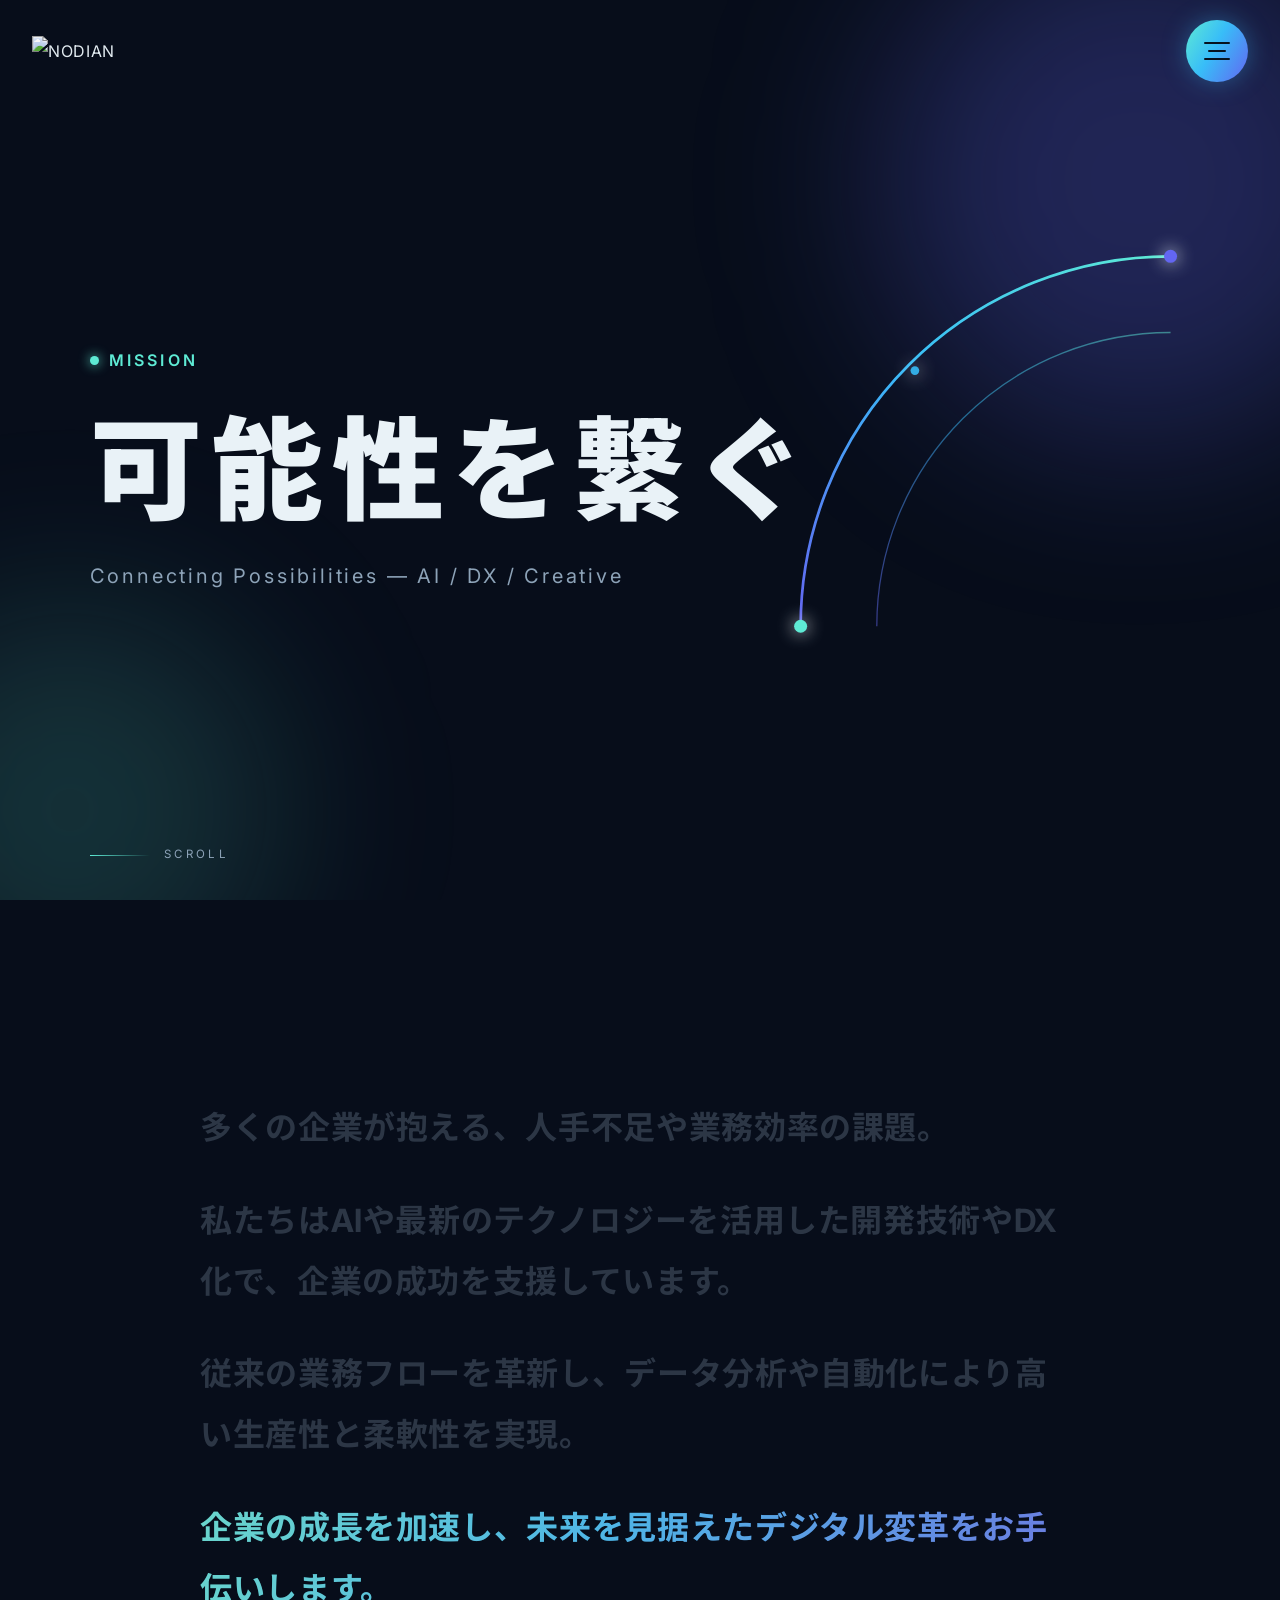
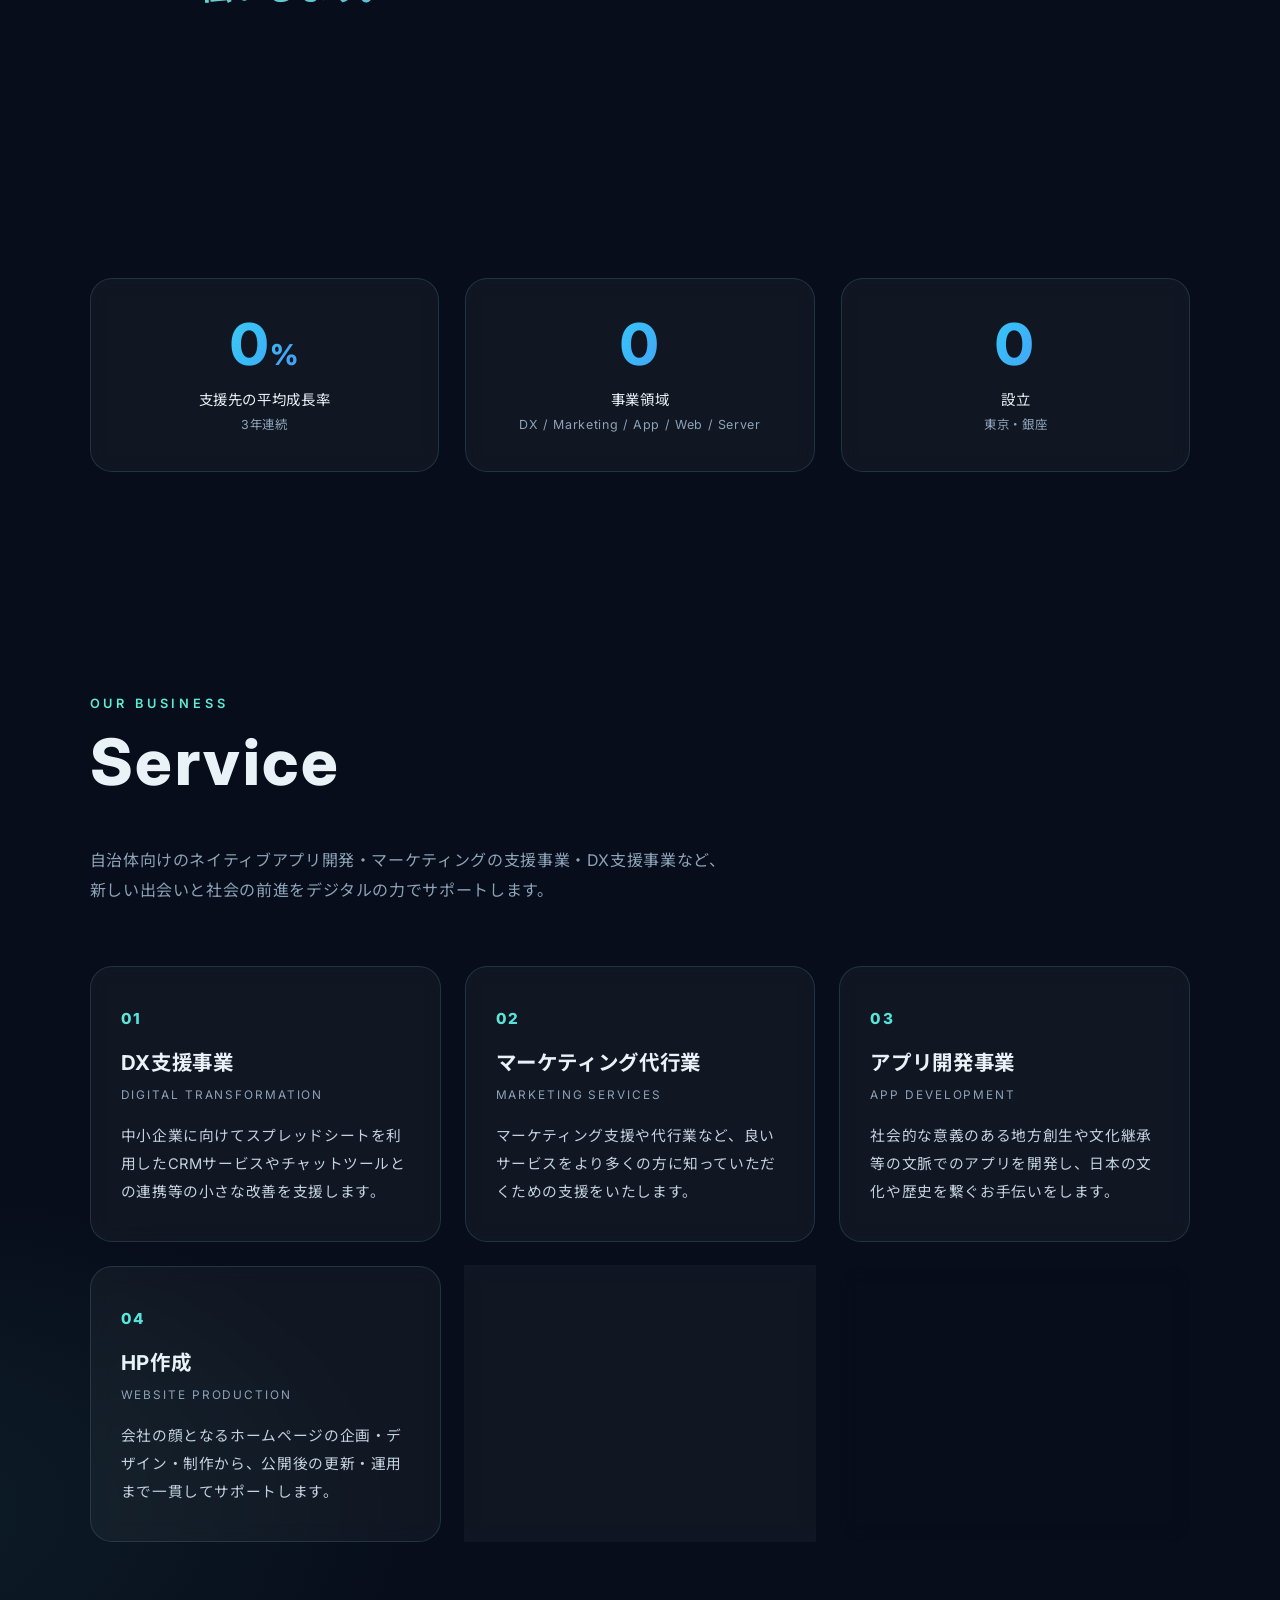
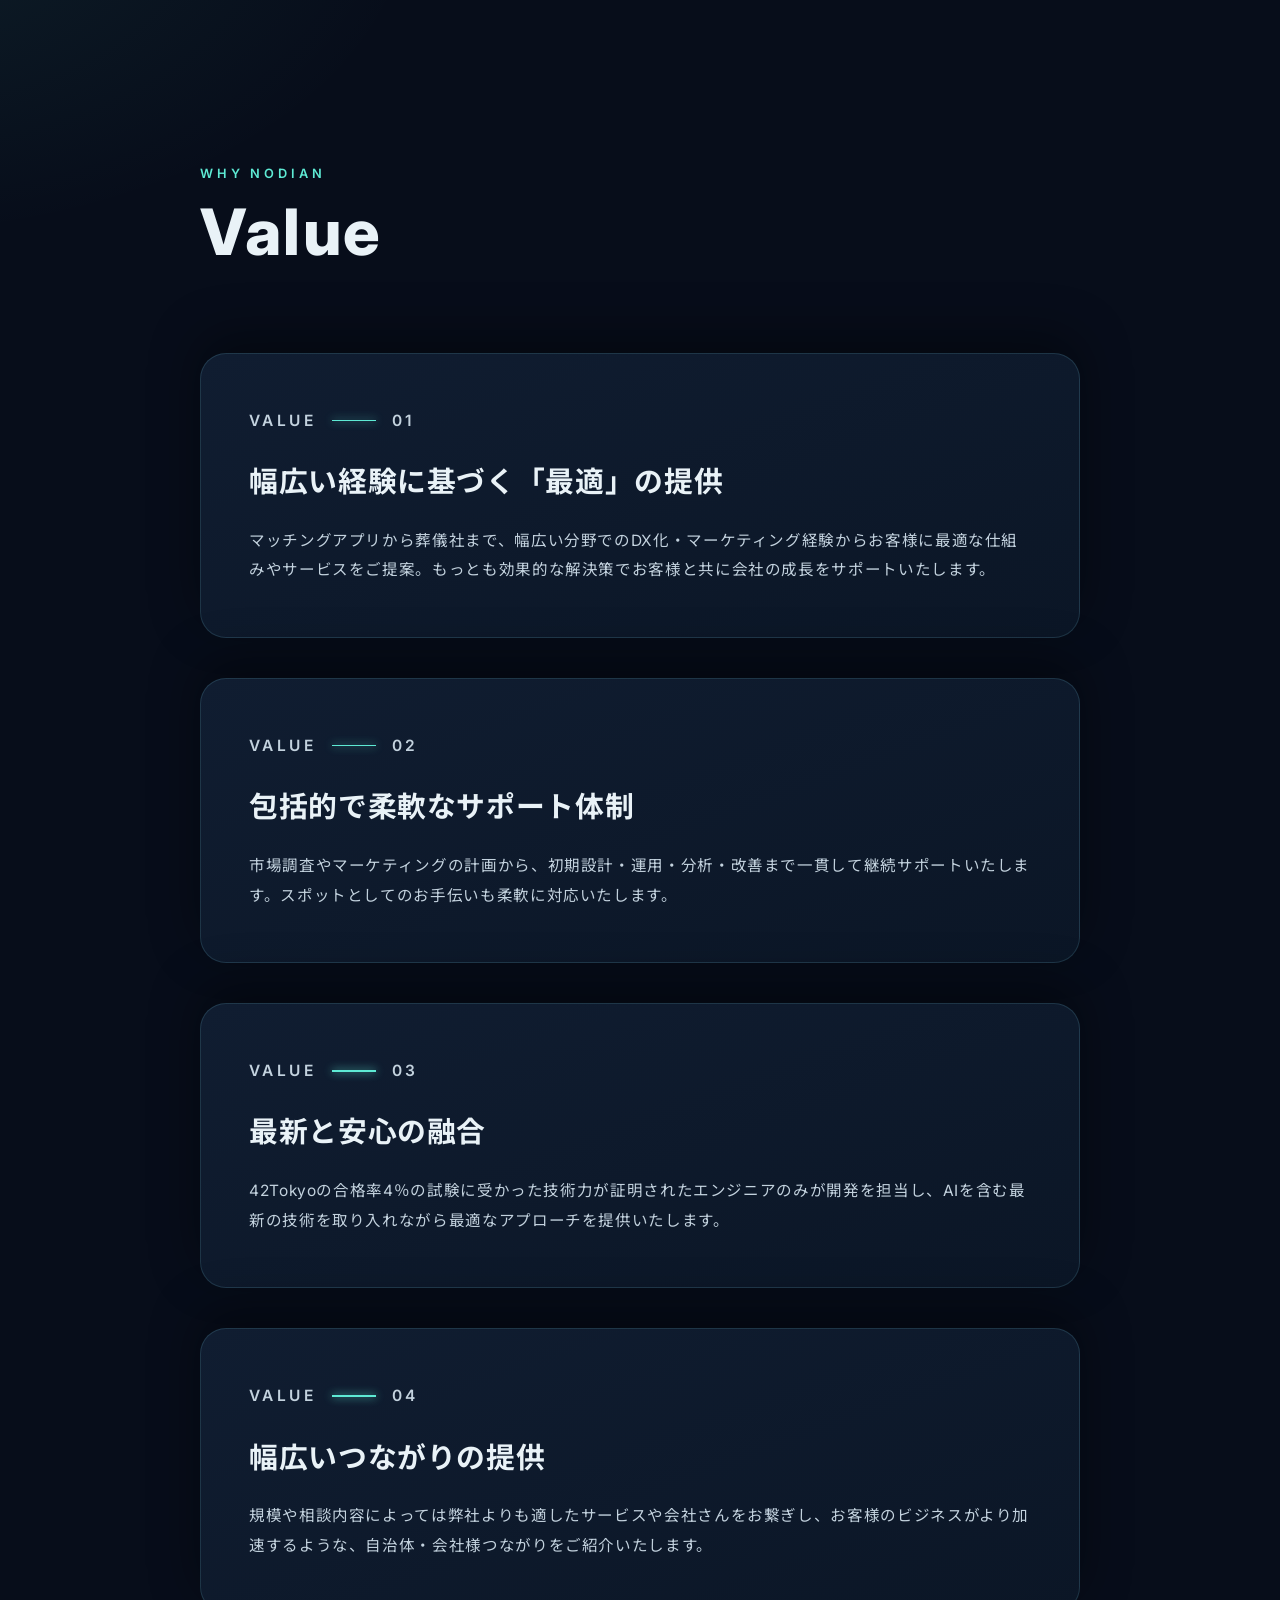
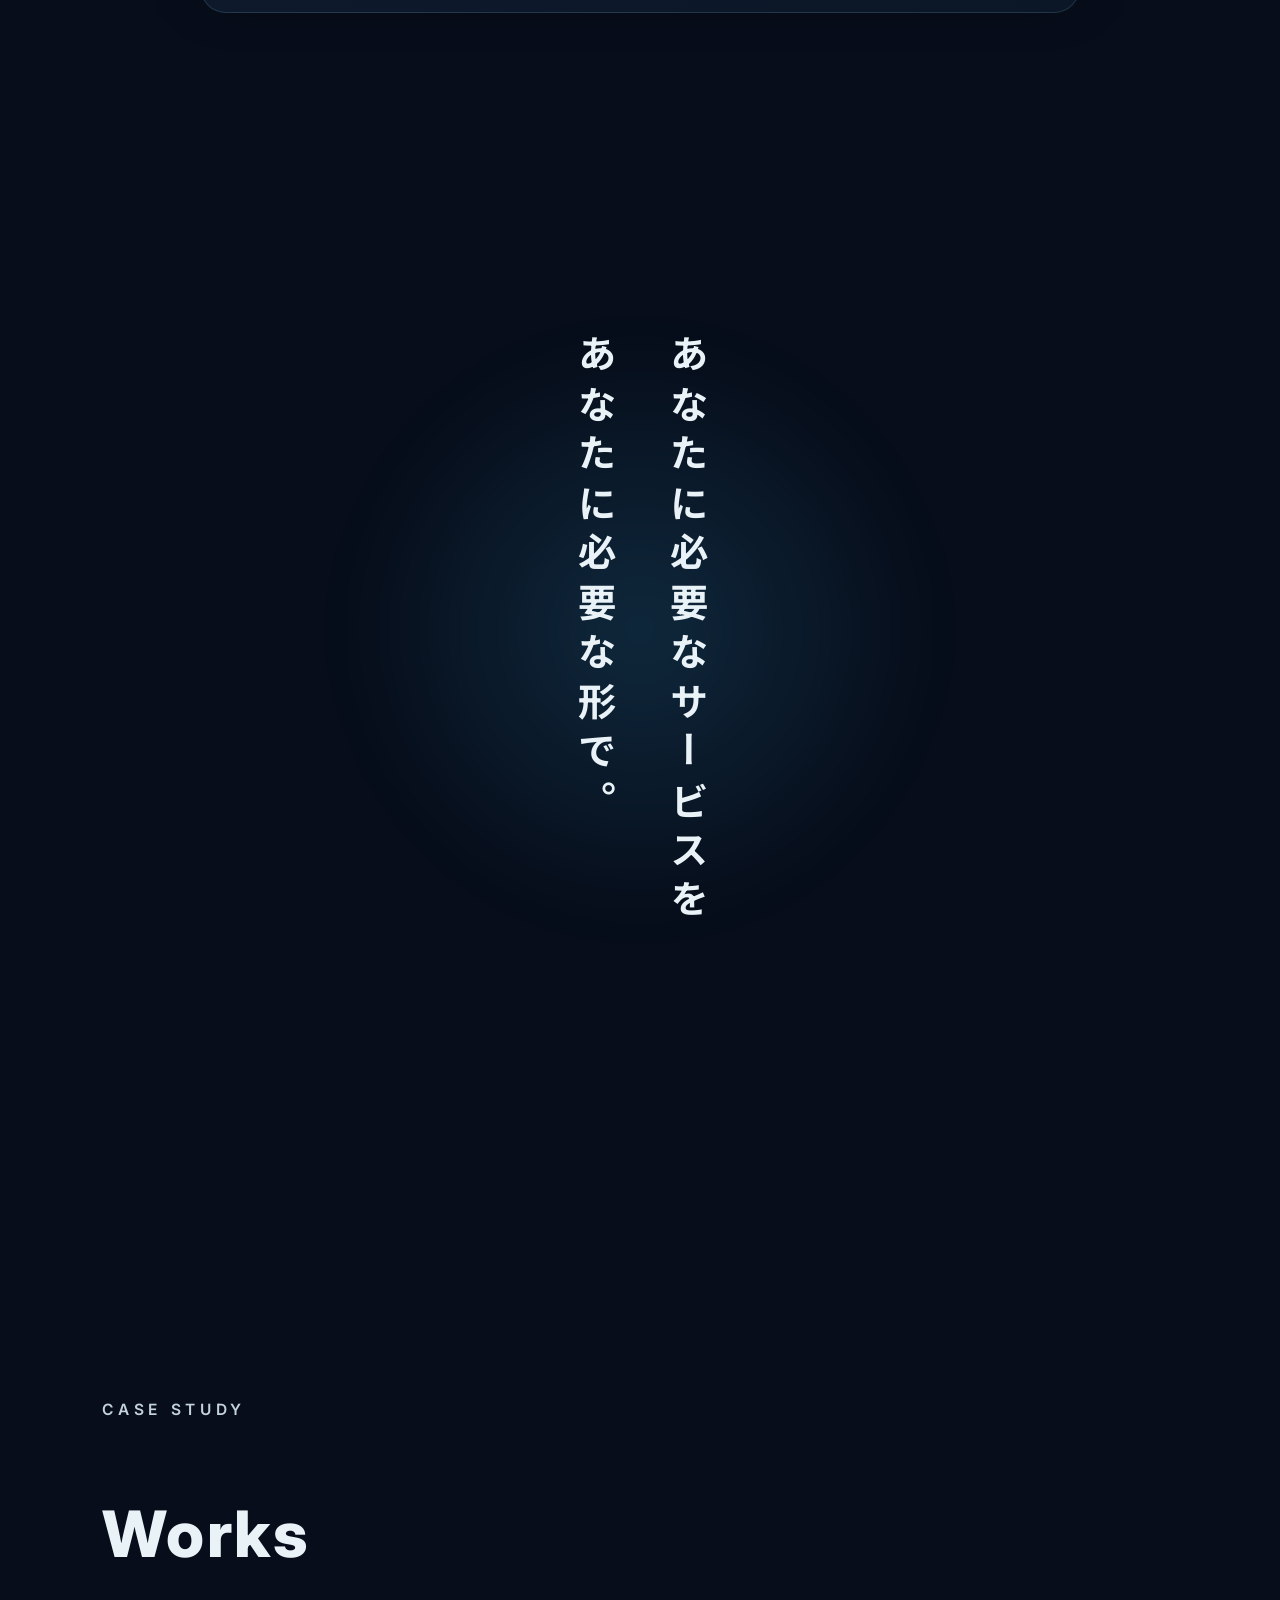
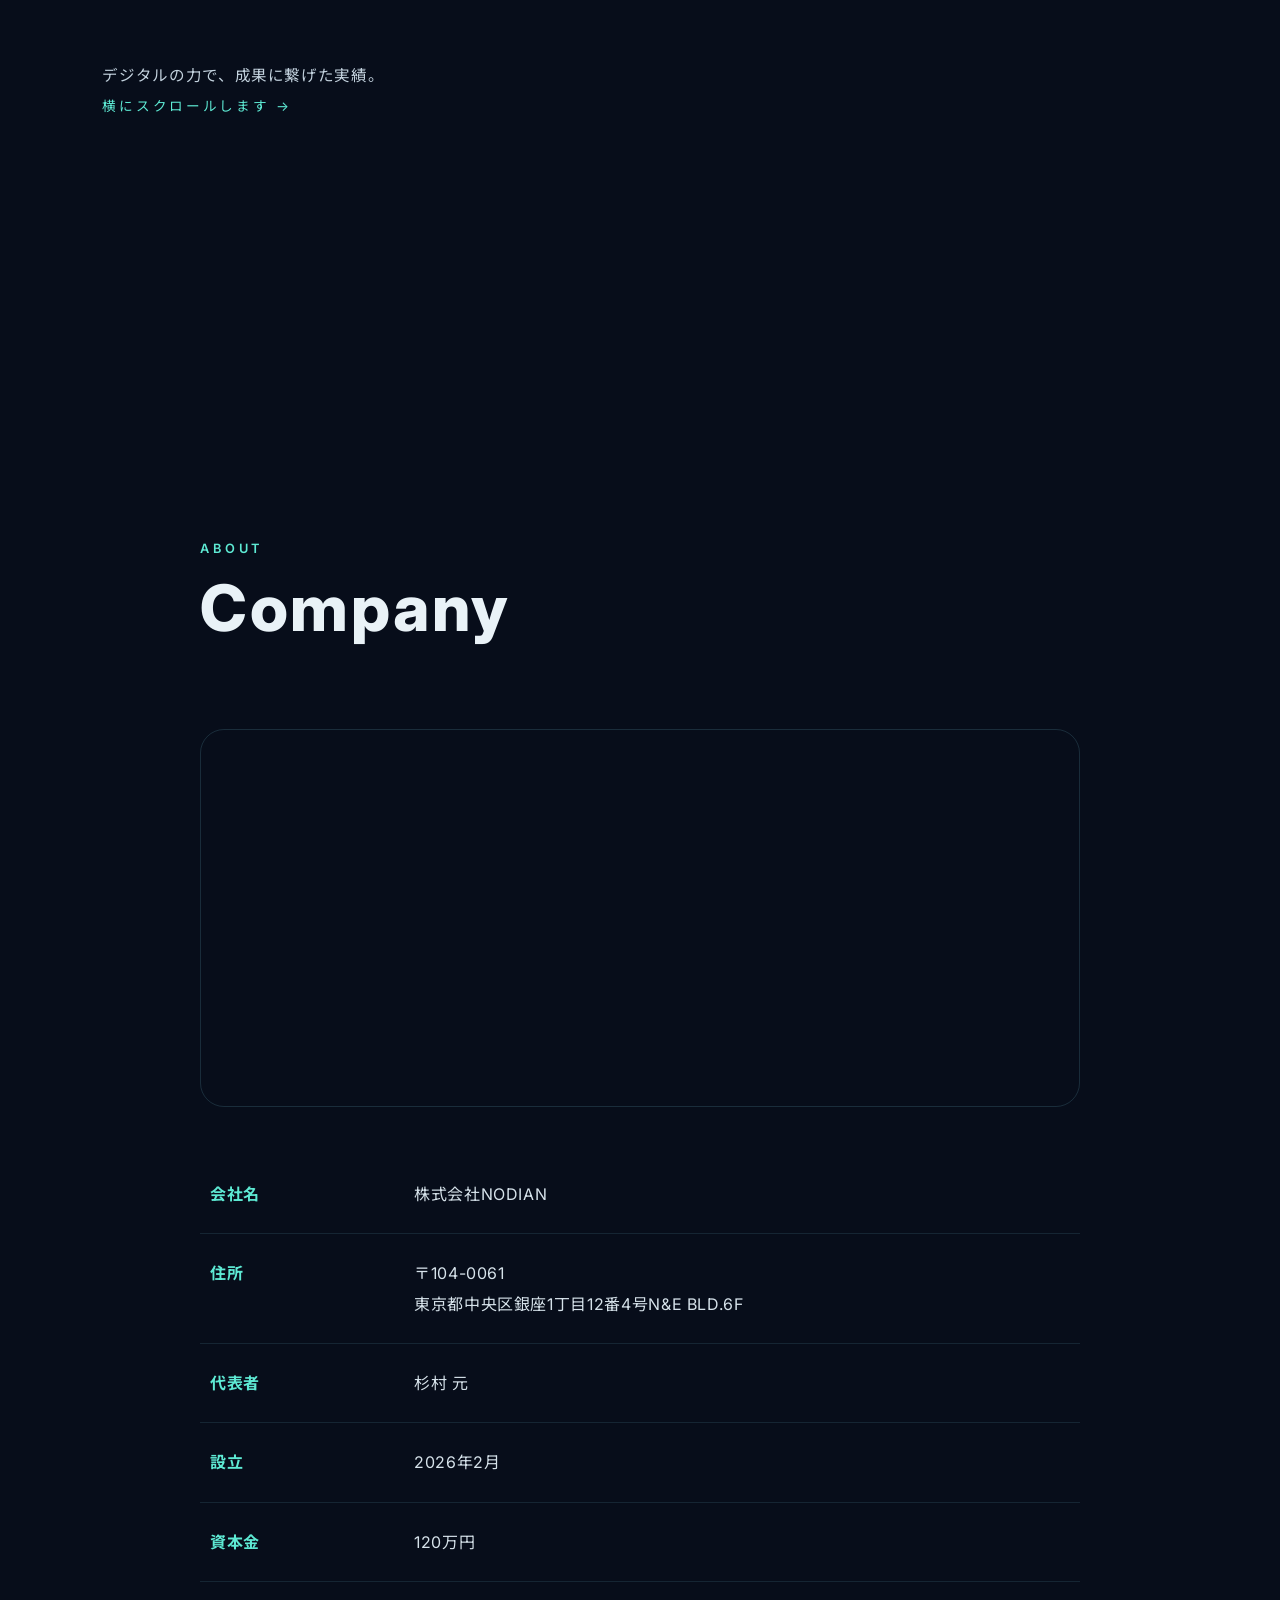
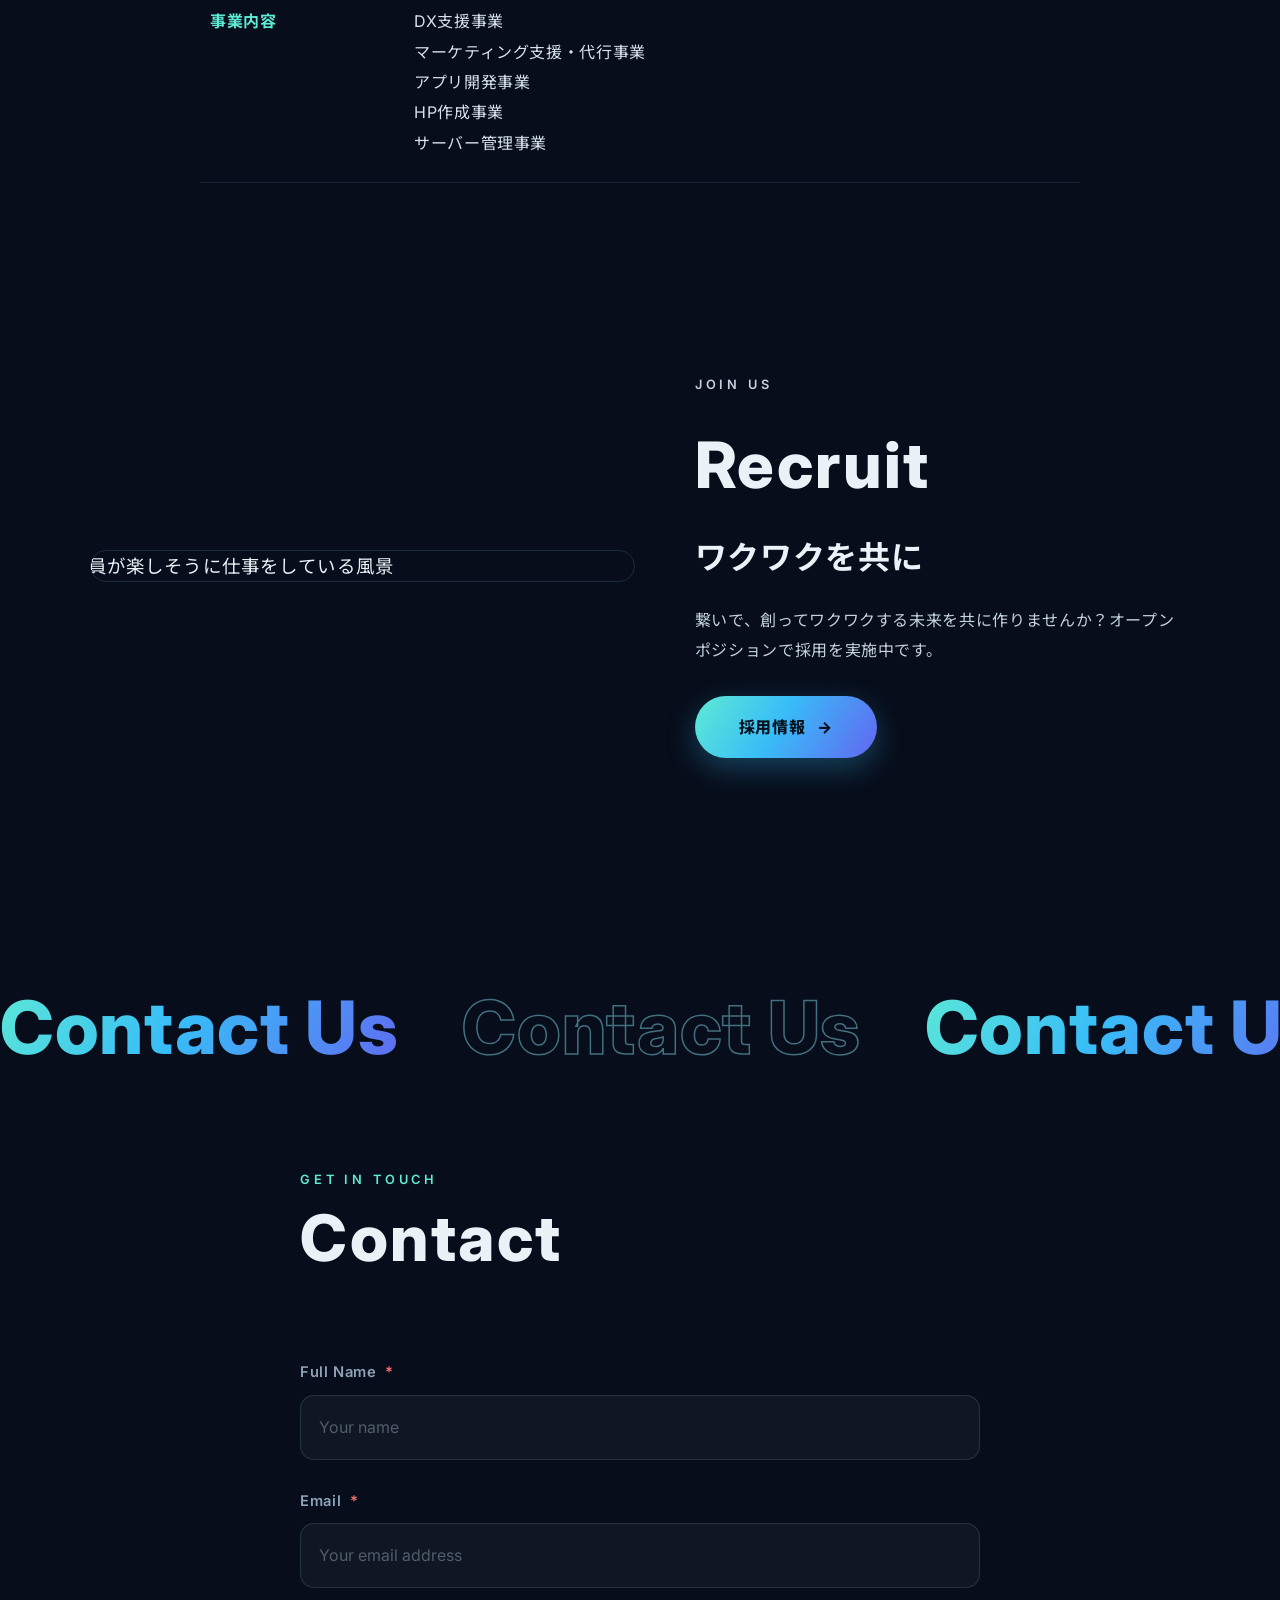
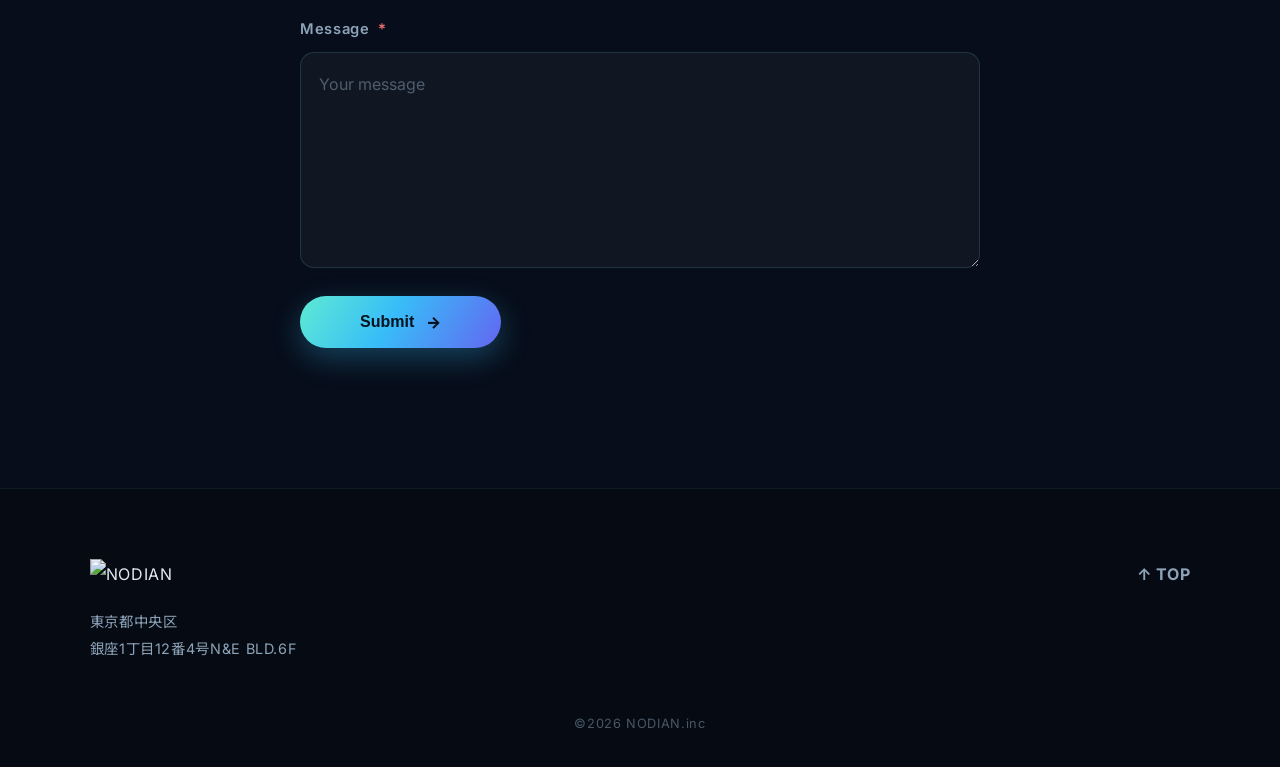
==== index.html @ 0dee2fb8 "nexpotのサービスページを追加（/nexpot/） スクロールで一人称のライドを体験できる商品ページ。 Works CASE 01 からのリンクとREADMEの説明も追加。  Co-Authore" ====
<!DOCTYPE html>
<html lang="ja">
<head>
<meta charset="UTF-8">
<meta name="viewport" content="width=device-width, initial-scale=1.0">
<title>株式会社NODIAN | 可能性を繋ぐ</title>
<meta name="description" content="株式会社NODIANはAIや最新のテクノロジーを活用した開発技術やDX化で企業の成功を支援しています。DX支援・マーケティング代行・アプリ開発・HP作成・サーバー管理。">
<meta property="og:title" content="株式会社NODIAN | 可能性を繋ぐ">
<meta property="og:description" content="AIや最新のテクノロジーを活用した開発技術やDX化で企業の成功を支援します。">
<meta property="og:type" content="website">
<link rel="icon" href="assets/favicon.svg" type="image/svg+xml">
<link rel="icon" href="assets/favicon-32.png" type="image/png" sizes="32x32">
<link rel="apple-touch-icon" href="assets/apple-touch-icon.png">
<link rel="preconnect" href="https://fonts.googleapis.com">
<link rel="preconnect" href="https://fonts.gstatic.com" crossorigin>
<link href="https://fonts.googleapis.com/css2?family=Inter:wght@300;400;500;600;700;800;900&family=Noto+Sans+JP:wght@300;400;500;700;900&display=swap" rel="stylesheet">
<link rel="stylesheet" href="style.css">
<script>document.documentElement.classList.add('js');</script>
</head>
<body id="page-top">

<!-- Header -->
<header class="header" id="header">
  <a href="#page-top" class="header__logo" aria-label="NODIAN トップへ">
    <img src="assets/logo-nodian-white.svg" alt="NODIAN" width="168">
  </a>
  <button class="header__menu-btn" id="menuBtn" aria-label="メニューを開く" aria-expanded="false">
    <span></span><span></span><span></span>
  </button>
</header>

<!-- Fullscreen nav -->
<nav class="nav-overlay" id="navOverlay" aria-hidden="true">
  <ul class="nav-overlay__list">
    <li><a href="#service"><span class="nav-en">Service</span><span class="nav-ja">事業内容</span></a></li>
    <li><a href="#works"><span class="nav-en">Works</span><span class="nav-ja">実績</span></a></li>
    <li><a href="#company"><span class="nav-en">Company</span><span class="nav-ja">会社概要</span></a></li>
    <li><a href="#recruit"><span class="nav-en">Recruit</span><span class="nav-ja">採用情報</span></a></li>
    <li><a href="#contact_form" class="nav-contact">お問い合わせ <span class="arrow">→</span></a></li>
  </ul>
</nav>

<main>

  <!-- ============ HERO ============ -->
  <section class="hero">
    <canvas id="particles" aria-hidden="true"></canvas>
    <div class="hero__blob hero__blob--1" data-parallax="-18" aria-hidden="true"></div>
    <div class="hero__blob hero__blob--2" data-parallax="12" aria-hidden="true"></div>
    <svg class="hero__ring" viewBox="0 0 400 400" fill="none" aria-hidden="true">
      <defs>
        <linearGradient id="ringGrad" x1="0%" y1="100%" x2="100%" y2="0%">
          <stop offset="0%" stop-color="#6366f1"/>
          <stop offset="50%" stop-color="#38bdf8"/>
          <stop offset="100%" stop-color="#5eead4"/>
        </linearGradient>
      </defs>
      <path class="draw" d="M30,370 A340,340 0 0 1 370,30" stroke="url(#ringGrad)" stroke-width="2.5" stroke-linecap="round"/>
      <path class="draw" d="M100,370 A270,270 0 0 1 370,100" stroke="url(#ringGrad)" stroke-width="1.2" opacity="0.5"/>
      <circle class="node" cx="30" cy="370" r="6" fill="#5eead4"/>
      <circle class="node" cx="370" cy="30" r="6" fill="#6366f1"/>
      <circle class="node" cx="135" cy="135" r="4" fill="#38bdf8" opacity="0.9"/>
    </svg>
    <div class="hero__inner">
      <p class="label gs-fade"><span class="dot"></span>Mission</p>
      <h1 class="hero__title" id="heroTitle">可能性を繋ぐ</h1>
      <p class="hero__sub gs-fade">Connecting Possibilities — AI / DX / Creative</p>
    </div>
    <div class="hero__scroll gs-fade" aria-hidden="true"><span></span>SCROLL</div>
  </section>

  <!-- ============ MISSION (scrolltelling / pin + scrub) ============ -->
  <section class="mission" id="mission">
    <div class="mission__inner">
      <p class="mission-line">多くの企業が抱える、人手不足や業務効率の課題。</p>
      <p class="mission-line">私たちはAIや最新のテクノロジーを活用した開発技術やDX化で、企業の成功を支援しています。</p>
      <p class="mission-line">従来の業務フローを革新し、データ分析や自動化により高い生産性と柔軟性を実現。</p>
      <p class="mission-line mission-line--em">企業の成長を加速し、未来を見据えたデジタル変革をお手伝いします。</p>
    </div>
  </section>

  <!-- ============ STATS (count up) ============ -->
  <section class="stats">
    <div class="stats__inner">
      <div class="stat gs-up">
        <p class="stat__num"><span class="count" data-count="130">0</span><span class="stat__unit">%</span></p>
        <p class="stat__label">支援先の平均成長率<br><small>3年連続</small></p>
      </div>
      <div class="stat gs-up">
        <p class="stat__num"><span class="count" data-count="5">0</span><span class="stat__unit"></span></p>
        <p class="stat__label">事業領域<br><small>DX / Marketing / App / Web / Server</small></p>
      </div>
      <div class="stat gs-up">
        <p class="stat__num"><span class="count" data-count="2026">0</span><span class="stat__unit"></span></p>
        <p class="stat__label">設立<br><small>東京・銀座</small></p>
      </div>
    </div>
  </section>

  <!-- ============ SERVICE ============ -->
  <section class="service" id="service">
    <div class="service__inner">
      <div class="sec-head gs-fade">
        <p class="sec-label">Our Business</p>
        <h2 class="sec-title">Service</h2>
        <svg class="sec-line" viewBox="0 0 320 8" aria-hidden="true"><path class="draw" d="M2,4 H318" stroke="url(#ringGrad)" stroke-width="2.5" stroke-linecap="round"/></svg>
        <p class="sec-lead">自治体向けのネイティブアプリ開発・マーケティングの支援事業・DX支援事業など、新しい出会いと社会の前進をデジタルの力でサポートします。</p>
      </div>
      <div class="service__cards">
        <article class="service-card gs-up">
          <p class="service-card__num">01</p>
          <h3>DX支援事業</h3>
          <p class="service-card__en">Digital Transformation</p>
          <p class="service-card__desc">中小企業に向けてスプレッドシートを利用したCRMサービスやチャットツールとの連携等の小さな改善を支援します。</p>
        </article>
        <article class="service-card gs-up">
          <p class="service-card__num">02</p>
          <h3>マーケティング代行業</h3>
          <p class="service-card__en">Marketing Services</p>
          <p class="service-card__desc">マーケティング支援や代行業など、良いサービスをより多くの方に知っていただくための支援をいたします。</p>
        </article>
        <article class="service-card gs-up">
          <p class="service-card__num">03</p>
          <h3>アプリ開発事業</h3>
          <p class="service-card__en">App Development</p>
          <p class="service-card__desc">社会的な意義のある地方創生や文化継承等の文脈でのアプリを開発し、日本の文化や歴史を繋ぐお手伝いをします。</p>
        </article>
        <article class="service-card gs-up">
          <p class="service-card__num">04</p>
          <h3>HP作成</h3>
          <p class="service-card__en">Website Production</p>
          <p class="service-card__desc">会社の顔となるホームページの企画・デザイン・制作から、公開後の更新・運用まで一貫してサポートします。</p>
        </article>
        <article class="service-card gs-up">
          <p class="service-card__num">05</p>
          <h3>サーバー管理</h3>
          <p class="service-card__en">Server Management</p>
          <p class="service-card__desc">サーバーの構築・保守・監視、ドメインやDNSの管理まで、安定したWebサイト運営に必要なインフラを支えます。</p>
        </article>
        <a class="service-card service-card--cta gs-up" href="#contact_form">
          <p class="service-card__num">→</p>
          <h3>ご相談はこちら</h3>
          <p class="service-card__en">Contact Us</p>
          <p class="service-card__desc">「どこに頼めばいいか分からない」段階のご相談も歓迎です。最適な形をご提案します。</p>
        </a>
      </div>
    </div>
  </section>

  <!-- ============ VALUE (card stack) ============ -->
  <section class="value" id="value">
    <div class="value__inner">
      <div class="sec-head gs-fade">
        <p class="sec-label">Why NODIAN</p>
        <h2 class="sec-title">Value</h2>
        <svg class="sec-line" viewBox="0 0 320 8" aria-hidden="true"><path class="draw" d="M2,4 H318" stroke="url(#ringGrad)" stroke-width="2.5" stroke-linecap="round"/></svg>
      </div>
      <div class="value__stack">
        <article class="value-card">
          <p class="value-card__label">VALUE <span class="line"></span> 01</p>
          <h3>幅広い経験に基づく「最適」の提供</h3>
          <p>マッチングアプリから葬儀社まで、幅広い分野でのDX化・マーケティング経験からお客様に最適な仕組みやサービスをご提案。もっとも効果的な解決策でお客様と共に会社の成長をサポートいたします。</p>
        </article>
        <article class="value-card">
          <p class="value-card__label">VALUE <span class="line"></span> 02</p>
          <h3>包括的で柔軟なサポート体制</h3>
          <p>市場調査やマーケティングの計画から、初期設計・運用・分析・改善まで一貫して継続サポートいたします。スポットとしてのお手伝いも柔軟に対応いたします。</p>
        </article>
        <article class="value-card">
          <p class="value-card__label">VALUE <span class="line"></span> 03</p>
          <h3>最新と安心の融合</h3>
          <p>42Tokyoの合格率4％の試験に受かった技術力が証明されたエンジニアのみが開発を担当し、AIを含む最新の技術を取り入れながら最適なアプローチを提供いたします。</p>
        </article>
        <article class="value-card">
          <p class="value-card__label">VALUE <span class="line"></span> 04</p>
          <h3>幅広いつながりの提供</h3>
          <p>規模や相談内容によっては弊社よりも適したサービスや会社さんをお繋ぎし、お客様のビジネスがより加速するような、自治体・会社様つながりをご紹介いたします。</p>
        </article>
      </div>
    </div>
  </section>

  <!-- ============ STATEMENT ============ -->
  <section class="statement">
    <div class="statement__glow" data-parallax="-14" aria-hidden="true"></div>
    <p class="statement__text gs-fade">あなたに必要なサービスを<br>あなたに必要な形で。</p>
  </section>

  <!-- ============ WORKS (pin + horizontal scroll) ============ -->
  <section class="works" id="works">
    <div class="works__track" id="worksTrack">
      <div class="works-panel works-panel--intro">
        <p class="sec-label">Case Study</p>
        <h2 class="sec-title">Works</h2>
        <p class="works-panel__lead">デジタルの力で、成果に繋げた実績。<br><span class="works-panel__hint">横にスクロールします →</span></p>
      </div>
      <div class="works-panel">
        <div class="works-panel__img"><img src="assets/works-cycling.jpg" alt="地方創生のためのサイクリングガイドアプリ" loading="lazy"></div>
        <div class="works-panel__body">
          <p class="works-panel__num">CASE 01</p>
          <h3>地方創生のためのアプリ開発</h3>
          <p>地方の魅力や日本の歴史をより手軽に、より多くの人にしってもらいたいという思いから自転車ユーザー向けのサイクリングガイドアプリを自社開発。AIでのガイドやRAGを使った嘘をつかない歴史的建造物等の説明を行い、ただ観光するだけではしれなかった一階層深い「知らなかった」を提供するアプリです。</p>
          <a href="nexpot/" class="btn works-panel__link">nexpotを見る <span class="arrow">→</span></a>
        </div>
      </div>
      <div class="works-panel">
        <div class="works-panel__img"><img src="assets/works-graph.jpg" alt="数値管理とマーケティングのグラフイメージ" loading="lazy"></div>
        <div class="works-panel__body">
          <p class="works-panel__num">CASE 02</p>
          <h3>葬儀社の数値管理とマーケティングコンサルティング</h3>
          <p>葬儀社のマーケティング戦略から数値管理、予算の提案までを一括して担当。依頼のあったデータの算出や資料の作成・簡単なシステム化など手が届きにくい「便利」にもアプローチしつつ3年連続で平均約130％の成長を記録。</p>
        </div>
      </div>
      <div class="works-panel works-panel--cta">
        <p class="works-panel__num">NEXT</p>
        <h3>次の事例は、<br>あなたのプロジェクトに。</h3>
        <a href="#contact_form" class="btn">相談してみる <span class="arrow">→</span></a>
      </div>
    </div>
  </section>

  <!-- ============ COMPANY ============ -->
  <section class="company" id="company">
    <div class="company__inner">
      <div class="sec-head gs-fade">
        <p class="sec-label">About</p>
        <h2 class="sec-title">Company</h2>
        <svg class="sec-line" viewBox="0 0 320 8" aria-hidden="true"><path class="draw" d="M2,4 H318" stroke="url(#ringGrad)" stroke-width="2.5" stroke-linecap="round"/></svg>
      </div>
      <div class="company__img gs-fade"><img src="assets/office.webp" alt="オフィスのイメージ写真" loading="lazy" data-parallax-img></div>
      <dl class="company__table">
        <div class="gs-up"><dt>会社名</dt><dd>株式会社NODIAN</dd></div>
        <div class="gs-up"><dt>住所</dt><dd>〒104-0061<br>東京都中央区銀座1丁目12番4号N&amp;E BLD.6F</dd></div>
        <div class="gs-up"><dt>代表者</dt><dd>杉村 元</dd></div>
        <div class="gs-up"><dt>設立</dt><dd>2026年2月</dd></div>
        <div class="gs-up"><dt>資本金</dt><dd>120万円</dd></div>
        <div class="gs-up"><dt>事業内容</dt><dd>DX支援事業<br>マーケティング支援・代行事業<br>アプリ開発事業<br>HP作成事業<br>サーバー管理事業</dd></div>
      </dl>
    </div>
  </section>

  <!-- ============ RECRUIT ============ -->
  <section class="recruit" id="recruit">
    <div class="recruit__inner">
      <div class="recruit__img gs-fade"><img src="assets/recruit.webp" alt="社員が楽しそうに仕事をしている風景" loading="lazy" data-parallax-img></div>
      <div class="recruit__body">
        <p class="sec-label gs-fade">Join Us</p>
        <h2 class="sec-title gs-fade">Recruit</h2>
        <h3 class="gs-up">ワクワクを共に</h3>
        <p class="gs-up">繋いで、創ってワクワクする未来を共に作りませんか？オープンポジションで採用を実施中です。</p>
        <a href="#contact_form" class="btn gs-up">採用情報 <span class="arrow">→</span></a>
      </div>
    </div>
  </section>

  <!-- ============ CONTACT ============ -->
  <section class="contact-marquee" id="contact" aria-hidden="true">
    <div class="contact-marquee__track">
      <span>Contact Us</span><span class="outline">Contact Us</span><span>Contact Us</span><span class="outline">Contact Us</span><span>Contact Us</span><span class="outline">Contact Us</span><span>Contact Us</span><span class="outline">Contact Us</span>
    </div>
  </section>

  <section class="contact-form" id="contact_form">
    <div class="contact-form__inner">
      <div class="sec-head gs-fade">
        <p class="sec-label">Get in Touch</p>
        <h2 class="sec-title">Contact</h2>
        <svg class="sec-line" viewBox="0 0 320 8" aria-hidden="true"><path class="draw" d="M2,4 H318" stroke="url(#ringGrad)" stroke-width="2.5" stroke-linecap="round"/></svg>
      </div>
      <form action="https://formsubmit.co/g.sugimura@nodi-an.com" method="POST" class="form">
        <input type="hidden" name="_subject" value="【NODIANサイト】お問い合わせ">
        <input type="text" name="_honey" style="display:none">
        <label class="form__field gs-up">
          <span class="form__label">Full Name <em>*</em></span>
          <input type="text" name="name" placeholder="Your name" required>
        </label>
        <label class="form__field gs-up">
          <span class="form__label">Email <em>*</em></span>
          <input type="email" name="email" placeholder="Your email address" required>
        </label>
        <label class="form__field gs-up">
          <span class="form__label">Message <em>*</em></span>
          <textarea name="message" rows="6" placeholder="Your message" required></textarea>
        </label>
        <button type="submit" class="btn btn--submit gs-up">Submit <span class="arrow">→</span></button>
      </form>
    </div>
  </section>

</main>

<!-- Footer -->
<footer class="footer">
  <div class="footer__inner">
    <div class="footer__info">
      <img src="assets/logo-nodian-white.svg" alt="NODIAN" width="160" class="footer__logo">
      <p>東京都中央区<br>銀座1丁目12番4号N&amp;E BLD.6F</p>
    </div>
    <a href="#page-top" class="footer__top">↑ TOP</a>
  </div>
  <p class="footer__copy">©2026 NODIAN.inc</p>
</footer>

<script src="https://cdnjs.cloudflare.com/ajax/libs/gsap/3.12.5/gsap.min.js"></script>
<script src="https://cdnjs.cloudflare.com/ajax/libs/gsap/3.12.5/ScrollTrigger.min.js"></script>
<script src="script.js"></script>
</body>
</html>
---- style.css ----
/* ============================================================
   NODIAN — dark / futuristic redesign
   ============================================================ */
*, *::before, *::after { box-sizing: border-box; margin: 0; padding: 0; }
html { scroll-behavior: smooth; }

:root {
  --bg: #070d1a;
  --bg-2: #0b1626;
  --text: #e9f2f7;
  --muted: #8da3b8;
  --teal: #5eead4;
  --sky: #38bdf8;
  --indigo: #6366f1;
  --grad: linear-gradient(120deg, #5eead4 0%, #38bdf8 45%, #6366f1 100%);
  --glass: rgba(255, 255, 255, 0.04);
  --glass-border: rgba(126, 211, 229, 0.16);
  --max-w: 1120px;
}

body {
  font-family: "Inter", "Noto Sans JP", sans-serif;
  color: var(--text);
  background:
    radial-gradient(1200px 700px at 85% -10%, rgba(99, 102, 241, 0.14), transparent 60%),
    radial-gradient(1000px 600px at -10% 30%, rgba(94, 234, 212, 0.08), transparent 55%),
    var(--bg);
  line-height: 1.9;
  letter-spacing: 0.04em;
  -webkit-font-smoothing: antialiased;
  overflow-x: hidden;
}
img { max-width: 100%; height: auto; display: block; }
a { color: inherit; text-decoration: none; }
ul { list-style: none; }

::selection { background: rgba(56, 189, 248, 0.35); }

/* ===== Header ===== */
.header {
  position: fixed; inset: 0 0 auto 0; z-index: 100;
  display: flex; align-items: center; justify-content: space-between;
  padding: 20px 32px;
  transition: background 0.4s ease, backdrop-filter 0.4s ease, padding 0.4s ease;
  pointer-events: none;
}
.header.scrolled {
  background: rgba(7, 13, 26, 0.72);
  backdrop-filter: blur(14px);
  -webkit-backdrop-filter: blur(14px);
  padding: 12px 32px;
  border-bottom: 1px solid rgba(126, 211, 229, 0.08);
}
.header__logo, .header__menu-btn { pointer-events: auto; }
.header__logo img { width: 168px; opacity: 0.97; }
.header__menu-btn {
  width: 62px; height: 62px; border: none; border-radius: 50%;
  background: var(--grad);
  display: flex; flex-direction: column; align-items: center; justify-content: center; gap: 6px;
  cursor: pointer; transition: transform 0.3s ease, box-shadow 0.3s ease;
  box-shadow: 0 0 24px rgba(56, 189, 248, 0.35);
}
.header__menu-btn:hover { transform: scale(1.07); box-shadow: 0 0 36px rgba(94, 234, 212, 0.5); }
.header__menu-btn span { display: block; height: 2px; background: #06121f; border-radius: 2px; transition: 0.3s ease; }
.header__menu-btn span:nth-child(1) { width: 26px; }
.header__menu-btn span:nth-child(2) { width: 18px; }
.header__menu-btn span:nth-child(3) { width: 26px; }
.header__menu-btn.open span:nth-child(1) { transform: translateY(8px) rotate(45deg); width: 24px; }
.header__menu-btn.open span:nth-child(2) { opacity: 0; }
.header__menu-btn.open span:nth-child(3) { transform: translateY(-8px) rotate(-45deg); width: 24px; }

/* ===== Nav overlay ===== */
.nav-overlay {
  position: fixed; inset: 0; z-index: 90;
  background: rgba(7, 13, 26, 0.9);
  backdrop-filter: blur(18px);
  -webkit-backdrop-filter: blur(18px);
  display: flex; align-items: center; justify-content: center;
  opacity: 0; visibility: hidden; transition: opacity 0.45s ease, visibility 0.45s;
}
.nav-overlay.open { opacity: 1; visibility: visible; }
.nav-overlay__list { text-align: center; display: grid; gap: 30px; }
.nav-en {
  font-size: 2.4rem; font-weight: 800; display: block; line-height: 1.25;
  background: var(--grad); -webkit-background-clip: text; background-clip: text; color: transparent;
}
.nav-ja { font-size: 0.85rem; color: var(--muted); display: block; }
.nav-overlay__list a { display: inline-block; transition: transform 0.3s ease; }
.nav-overlay__list a:hover { transform: translateY(-3px); }
.nav-contact {
  margin-top: 12px; padding: 14px 40px; border: 1.5px solid var(--teal); border-radius: 40px;
  font-weight: 700; color: var(--teal); transition: background 0.3s, color 0.3s, box-shadow 0.3s;
}
.nav-contact:hover { background: var(--teal); color: #06121f; box-shadow: 0 0 30px rgba(94, 234, 212, 0.4); }

/* ===== Hero ===== */
.hero {
  position: relative; min-height: 100svh;
  display: flex; align-items: center;
  padding: 120px 7vw 80px;
  overflow: hidden;
}
#particles { position: absolute; inset: 0; width: 100%; height: 100%; }
.hero__blob {
  position: absolute; border-radius: 50%; filter: blur(90px); pointer-events: none;
}
.hero__blob--1 { width: 520px; height: 520px; right: -120px; top: -80px; background: rgba(99, 102, 241, 0.28); }
.hero__blob--2 { width: 420px; height: 420px; left: -140px; bottom: -120px; background: rgba(94, 234, 212, 0.16); }
.hero__ring {
  position: absolute; right: 6vw; top: 50%; transform: translateY(-52%);
  width: clamp(260px, 34vw, 460px); pointer-events: none;
}
.hero__ring .node { filter: drop-shadow(0 0 8px currentColor); }
.hero__inner { position: relative; z-index: 2; max-width: var(--max-w); margin: 0 auto; width: 100%; }
.label { display: flex; align-items: center; gap: 10px; font-size: 1rem; font-weight: 600; letter-spacing: 0.2em; color: var(--teal); text-transform: uppercase; }
.dot { width: 9px; height: 9px; border-radius: 50%; background: var(--teal); box-shadow: 0 0 12px var(--teal); }
.hero__title {
  font-size: clamp(3rem, 9vw, 7rem); font-weight: 900; letter-spacing: 0.08em;
  line-height: 1.15; margin-top: 30px;
}
.hero__title .char { display: inline-block; }
.hero__sub { color: var(--muted); font-size: clamp(0.95rem, 1.8vw, 1.25rem); letter-spacing: 0.14em; margin-top: 22px; }
.hero__scroll {
  position: absolute; left: 7vw; bottom: 34px; z-index: 2;
  display: flex; align-items: center; gap: 14px;
  font-size: 0.72rem; letter-spacing: 0.3em; color: var(--muted);
}
.hero__scroll span { display: block; width: 60px; height: 1px; background: linear-gradient(90deg, var(--teal), transparent); position: relative; overflow: hidden; }
.hero__scroll span::after {
  content: ""; position: absolute; inset: 0; background: var(--sky);
  animation: scrollPulse 2s ease-in-out infinite; transform: translateX(-100%);
}
@keyframes scrollPulse { 60% { transform: translateX(100%); } 100% { transform: translateX(100%); } }

/* ===== Mission (scrolltelling) ===== */
.mission { padding: 22vh 7vw; }
.mission__inner { max-width: 880px; margin: 0 auto; display: grid; gap: 2em; }
.mission-line {
  font-size: clamp(1.25rem, 3vw, 2rem); font-weight: 700; line-height: 1.9;
  color: rgba(141, 163, 184, 0.28);
}
.mission-line--em {
  background: var(--grad); -webkit-background-clip: text; background-clip: text;
}

/* ===== Stats ===== */
.stats { padding: 60px 7vw 110px; }
.stats__inner {
  max-width: var(--max-w); margin: 0 auto;
  display: grid; grid-template-columns: repeat(3, 1fr); gap: 26px;
}
.stat {
  background: var(--glass); border: 1px solid var(--glass-border); border-radius: 22px;
  padding: 34px 26px; text-align: center;
  backdrop-filter: blur(10px); -webkit-backdrop-filter: blur(10px);
}
.stat__num {
  font-family: "Inter", sans-serif; font-size: clamp(2.4rem, 4.5vw, 3.6rem); font-weight: 800; line-height: 1.1;
  background: var(--grad); -webkit-background-clip: text; background-clip: text; color: transparent;
}
.stat__unit { font-size: 0.5em; margin-left: 2px; }
.stat__label { margin-top: 12px; font-size: 0.9rem; line-height: 1.7; }
.stat__label small { color: var(--muted); font-size: 0.78rem; }
@media (max-width: 760px) { .stats__inner { grid-template-columns: 1fr; } }

/* ===== Section heads ===== */
.sec-head { margin-bottom: 60px; }
.sec-label { font-size: 0.8rem; letter-spacing: 0.3em; text-transform: uppercase; color: var(--teal); font-weight: 600; }
.sec-title {
  font-size: clamp(2.4rem, 6vw, 4rem); font-weight: 800; letter-spacing: 0.04em; line-height: 1.2;
  margin-top: 8px;
}
.sec-line { width: min(320px, 60%); margin-top: 14px; display: block; }
.sec-lead { color: var(--muted); max-width: 640px; margin-top: 22px; font-size: 1rem; }

/* ===== Service ===== */
.service { padding: 110px 7vw; position: relative; }
.service__inner { max-width: var(--max-w); margin: 0 auto; }
.service__cards { display: grid; grid-template-columns: repeat(3, 1fr); gap: 24px; }
.service-card {
  position: relative;
  background: var(--glass); border: 1px solid var(--glass-border); border-radius: 22px;
  padding: 38px 30px 34px;
  backdrop-filter: blur(10px); -webkit-backdrop-filter: blur(10px);
  transition: transform 0.35s ease, border-color 0.35s ease, box-shadow 0.35s ease;
  overflow: hidden;
}
.service-card::before {
  content: ""; position: absolute; inset: 0;
  background: radial-gradient(400px 200px at 20% 0%, rgba(56, 189, 248, 0.12), transparent 70%);
  opacity: 0; transition: opacity 0.4s ease;
}
.service-card:hover { transform: translateY(-8px); border-color: rgba(94, 234, 212, 0.45); box-shadow: 0 18px 50px rgba(0, 0, 0, 0.45), 0 0 30px rgba(56, 189, 248, 0.12); }
.service-card:hover::before { opacity: 1; }
.service-card__num {
  font-size: 0.95rem; font-weight: 800; letter-spacing: 0.15em;
  background: var(--grad); -webkit-background-clip: text; background-clip: text; color: transparent;
}
.service-card h3 { font-size: 1.28rem; font-weight: 700; margin-top: 14px; line-height: 1.5; }
.service-card__en { font-size: 0.74rem; color: var(--muted); text-transform: uppercase; letter-spacing: 0.16em; margin: 6px 0 16px; }
.service-card__desc { font-size: 0.92rem; color: #c3d2de; }
.service-card--cta { border-color: rgba(94, 234, 212, 0.4); background: linear-gradient(140deg, rgba(94, 234, 212, 0.08), rgba(99, 102, 241, 0.1)); }
@media (max-width: 980px) { .service__cards { grid-template-columns: repeat(2, 1fr); } }
@media (max-width: 620px) { .service__cards { grid-template-columns: 1fr; } }

/* ===== Value (card stack) ===== */
.value { padding: 110px 7vw 140px; }
.value__inner { max-width: 880px; margin: 0 auto; }
.value__stack { display: grid; gap: 40px; }
.value-card {
  position: sticky;
  background: linear-gradient(160deg, #101d31, #0b1626);
  border: 1px solid var(--glass-border); border-radius: 26px;
  padding: 52px 48px;
  box-shadow: 0 -16px 50px rgba(0, 0, 0, 0.4);
}
.value-card:nth-child(1) { top: 110px; }
.value-card:nth-child(2) { top: 130px; }
.value-card:nth-child(3) { top: 150px; }
.value-card:nth-child(4) { top: 170px; }
.value-card__label {
  color: var(--teal); font-weight: 600; letter-spacing: 0.22em; font-size: 0.95rem;
  display: flex; align-items: center; gap: 16px;
}
.value-card__label .line { width: 44px; height: 1.5px; background: var(--teal); display: inline-block; box-shadow: 0 0 8px var(--teal); }
.value-card h3 { font-size: clamp(1.3rem, 2.8vw, 1.8rem); font-weight: 700; margin: 20px 0 16px; }
.value-card p { color: #c3d2de; font-size: 0.97rem; }
@media (max-width: 620px) { .value-card { padding: 36px 26px; } }

/* ===== Statement ===== */
.statement { position: relative; padding: 180px 7vw; display: flex; justify-content: center; overflow: hidden; }
.statement__glow {
  position: absolute; width: 640px; height: 640px; border-radius: 50%;
  background: radial-gradient(circle, rgba(56, 189, 248, 0.16), transparent 65%);
  left: 50%; top: 50%; translate: -50% -50%; filter: blur(30px); pointer-events: none;
}
.statement__text {
  position: relative; writing-mode: vertical-rl; text-orientation: upright;
  font-size: clamp(1.6rem, 3.6vw, 2.4rem); font-weight: 700; letter-spacing: 0.3em; line-height: 2.4;
}

/* ===== Works (horizontal) ===== */
.works { position: relative; overflow: hidden; }
.works__track { display: flex; align-items: stretch; width: max-content; }
.works-panel {
  width: 100vw; min-height: 100vh; flex-shrink: 0;
  display: flex; align-items: center; justify-content: center; gap: 5vw;
  padding: 120px 8vw;
}
.works-panel--intro { flex-direction: column; align-items: flex-start; justify-content: center; }
.works-panel__lead { color: var(--muted); font-size: 1.05rem; margin-top: 24px; }
.works-panel__hint { color: var(--teal); letter-spacing: 0.2em; font-size: 0.85rem; }
.works-panel__img { flex: 1 1 46%; max-width: 620px; }
.works-panel__img img {
  border-radius: 24px; aspect-ratio: 3/2; object-fit: cover; width: 100%;
  border: 1px solid var(--glass-border);
  box-shadow: 0 30px 70px rgba(0, 0, 0, 0.5);
}
.works-panel__body { flex: 1 1 44%; max-width: 560px; }
.works-panel__link { margin-top: 22px; }
.works-panel__num {
  font-weight: 800; letter-spacing: 0.3em; font-size: 0.85rem;
  background: var(--grad); -webkit-background-clip: text; background-clip: text; color: transparent;
}
.works-panel h3 { font-size: clamp(1.4rem, 2.6vw, 2rem); font-weight: 700; line-height: 1.6; margin: 16px 0 18px; }
.works-panel p { color: #c3d2de; font-size: 0.97rem; }
.works-panel--cta { flex-direction: column; align-items: flex-start; justify-content: center; gap: 0; }
.works-panel--cta h3 { font-size: clamp(1.8rem, 4vw, 3rem); margin-bottom: 36px; }
@media (max-width: 860px) {
  .works__track { display: block; width: auto; }
  .works-panel { width: auto; min-height: 0; flex-direction: column; align-items: flex-start; padding: 70px 8vw; }
}

/* ===== Company ===== */
.company { padding: 130px 7vw; }
.company__inner { max-width: 880px; margin: 0 auto; }
.company__img { border-radius: 24px; overflow: hidden; border: 1px solid var(--glass-border); }
.company__img img { aspect-ratio: 21/9; object-fit: cover; width: 100%; scale: 1.15; }
.company__table { margin-top: 48px; }
.company__table > div {
  display: grid; grid-template-columns: 180px 1fr; gap: 24px;
  padding: 24px 10px; border-bottom: 1px solid rgba(126, 211, 229, 0.12);
}
.company__table dt { font-weight: 700; color: var(--teal); }
.company__table dd { color: #d6e2ea; }
@media (max-width: 600px) { .company__table > div { grid-template-columns: 1fr; gap: 4px; } }

/* ===== Recruit ===== */
.recruit { padding: 60px 7vw 130px; }
.recruit__inner { max-width: var(--max-w); margin: 0 auto; display: grid; grid-template-columns: 1.1fr 1fr; gap: 60px; align-items: center; }
.recruit__img { border-radius: 24px; overflow: hidden; border: 1px solid var(--glass-border); }
.recruit__img img { scale: 1.15; }
.recruit__body h3 { font-size: clamp(1.5rem, 3vw, 2rem); font-weight: 700; margin: 24px 0 16px; }
.recruit__body p { color: #c3d2de; margin-bottom: 30px; }
@media (max-width: 860px) { .recruit__inner { grid-template-columns: 1fr; } }

/* ===== Buttons ===== */
.btn {
  display: inline-flex; align-items: center; gap: 12px;
  padding: 16px 44px; border-radius: 40px;
  background: var(--grad); color: #06121f; font-weight: 800; font-size: 1rem;
  border: none; cursor: pointer;
  transition: transform 0.3s ease, box-shadow 0.3s ease;
  box-shadow: 0 10px 30px rgba(56, 189, 248, 0.3);
}
.btn:hover { transform: translateY(-3px); box-shadow: 0 16px 40px rgba(94, 234, 212, 0.4); }
.arrow { font-family: "Inter", sans-serif; }

/* ===== Contact marquee ===== */
.contact-marquee { overflow: hidden; padding: 70px 0 30px; }
.contact-marquee__track {
  display: flex; gap: 64px; width: max-content;
  animation: marquee 24s linear infinite;
  font-size: clamp(2.6rem, 7vw, 4.6rem); font-weight: 800; white-space: nowrap;
}
.contact-marquee__track span {
  background: var(--grad); -webkit-background-clip: text; background-clip: text; color: transparent;
}
.contact-marquee__track span.outline {
  background: none; color: transparent;
  -webkit-text-stroke: 1.5px rgba(126, 211, 229, 0.5);
}
@keyframes marquee { from { transform: translateX(0); } to { transform: translateX(-50%); } }

/* ===== Contact form ===== */
.contact-form { padding: 40px 7vw 140px; }
.contact-form__inner { max-width: 680px; margin: 0 auto; }
.form { display: grid; gap: 28px; }
.form__field { display: grid; gap: 8px; }
.form__label { font-weight: 600; font-size: 0.92rem; color: var(--muted); }
.form__label em { color: #f87171; font-style: normal; margin-left: 4px; }
.form input, .form textarea {
  width: 100%; padding: 16px 18px;
  border: 1px solid var(--glass-border); border-radius: 14px;
  font: inherit; color: var(--text);
  background: var(--glass);
  transition: border-color 0.3s, box-shadow 0.3s;
}
.form input::placeholder, .form textarea::placeholder { color: rgba(141, 163, 184, 0.5); }
.form input:focus, .form textarea:focus {
  outline: none; border-color: var(--sky);
  box-shadow: 0 0 0 3px rgba(56, 189, 248, 0.15);
}
.btn--submit { justify-self: start; padding: 16px 60px; }

/* ===== Footer ===== */
.footer { background: #050a13; border-top: 1px solid rgba(126, 211, 229, 0.08); padding: 70px 7vw 30px; }
.footer__inner {
  max-width: var(--max-w); margin: 0 auto;
  display: flex; justify-content: space-between; align-items: flex-start; gap: 30px;
}
.footer__logo { margin-bottom: 18px; opacity: 0.97; }
.footer__info p { font-size: 0.9rem; color: var(--muted); }
.footer__top { font-weight: 700; color: var(--muted); transition: color 0.3s; }
.footer__top:hover { color: var(--teal); }
.footer__copy { text-align: center; font-size: 0.8rem; color: rgba(141, 163, 184, 0.5); margin-top: 50px; }

/* ===== Mobile ===== */
@media (max-width: 600px) {
  .header { padding: 14px 18px; }
  .header.scrolled { padding: 10px 18px; }
  .header__logo img { width: 128px; }
  .header__menu-btn { width: 54px; height: 54px; }
  .hero { padding: 110px 7vw 70px; }
  .hero__ring { right: -8vw; opacity: 0.55; }
  .mission { padding: 16vh 8vw; }
}

/* ===== Reduced motion ===== */
@media (prefers-reduced-motion: reduce) {
  html { scroll-behavior: auto; }
  .contact-marquee__track, .hero__scroll span::after { animation: none; }
  .mission-line { color: var(--text); }
}
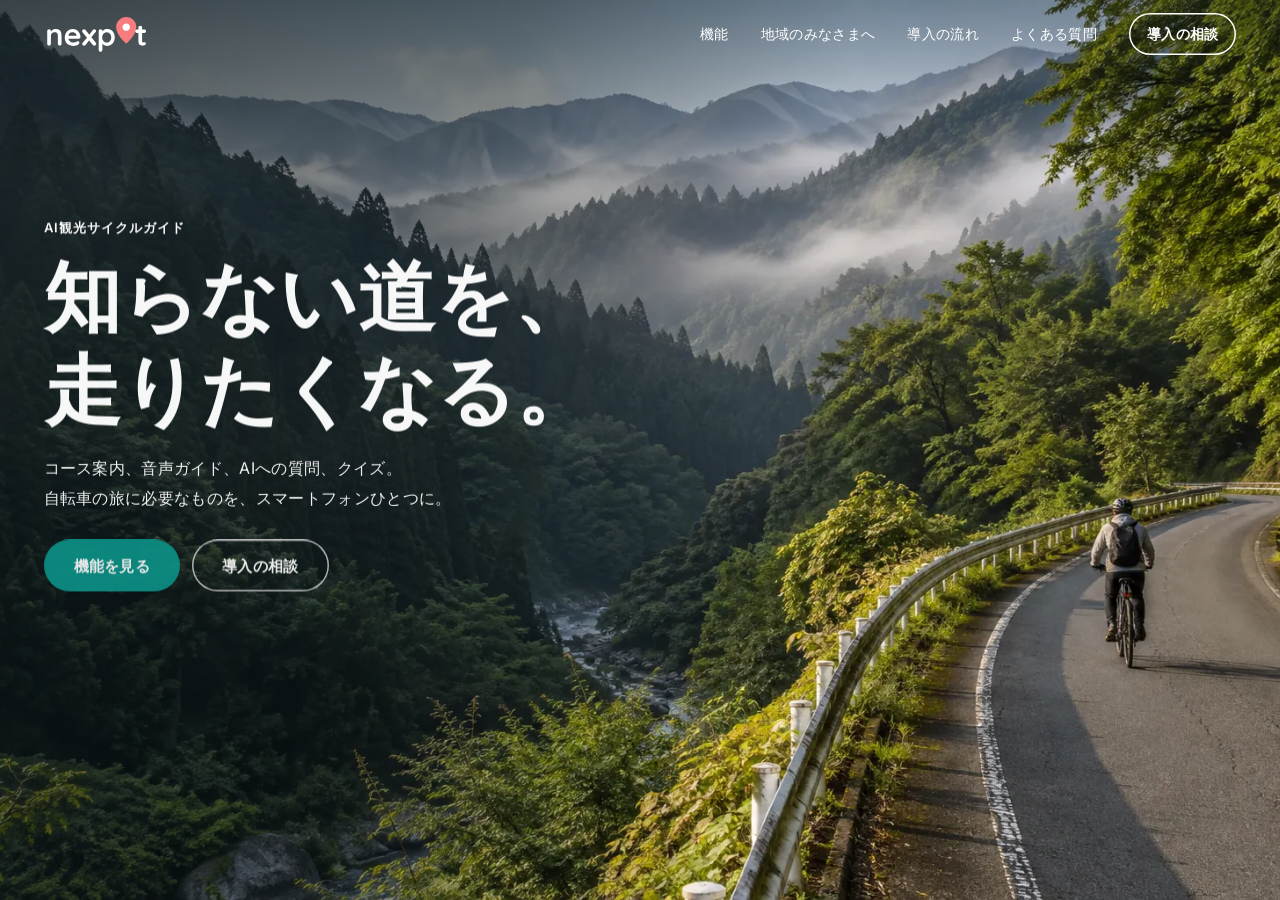
==== commit 3f2a783b: "一時公開用にサイトだけを配置 Co-Authored-By: Claude Opus 5.5 <noreply@anthropic.com>" ====
--- a/index.html
+++ b/index.html
@@ -2,307 +2,9 @@
 <html lang="ja">
 <head>
 <meta charset="UTF-8">
-<meta name="viewport" content="width=device-width, initial-scale=1.0">
-<title>株式会社NODIAN | 可能性を繋ぐ</title>
-<meta name="description" content="株式会社NODIANはAIや最新のテクノロジーを活用した開発技術やDX化で企業の成功を支援しています。DX支援・マーケティング代行・アプリ開発・HP作成・サーバー管理。">
-<meta property="og:title" content="株式会社NODIAN | 可能性を繋ぐ">
-<meta property="og:description" content="AIや最新のテクノロジーを活用した開発技術やDX化で企業の成功を支援します。">
-<meta property="og:type" content="website">
-<link rel="icon" href="assets/favicon.svg" type="image/svg+xml">
-<link rel="icon" href="assets/favicon-32.png" type="image/png" sizes="32x32">
-<link rel="apple-touch-icon" href="assets/apple-touch-icon.png">
-<link rel="preconnect" href="https://fonts.googleapis.com">
-<link rel="preconnect" href="https://fonts.gstatic.com" crossorigin>
-<link href="https://fonts.googleapis.com/css2?family=Inter:wght@300;400;500;600;700;800;900&family=Noto+Sans+JP:wght@300;400;500;700;900&display=swap" rel="stylesheet">
-<link rel="stylesheet" href="style.css">
-<script>document.documentElement.classList.add('js');</script>
+<meta name="robots" content="noindex,nofollow">
+<meta http-equiv="refresh" content="0; url=nexpot/">
+<title>nexpot</title>
 </head>
-<body id="page-top">
-
-<!-- Header -->
-<header class="header" id="header">
-  <a href="#page-top" class="header__logo" aria-label="NODIAN トップへ">
-    <img src="assets/logo-nodian-white.svg" alt="NODIAN" width="168">
-  </a>
-  <button class="header__menu-btn" id="menuBtn" aria-label="メニューを開く" aria-expanded="false">
-    <span></span><span></span><span></span>
-  </button>
-</header>
-
-<!-- Fullscreen nav -->
-<nav class="nav-overlay" id="navOverlay" aria-hidden="true">
-  <ul class="nav-overlay__list">
-    <li><a href="#service"><span class="nav-en">Service</span><span class="nav-ja">事業内容</span></a></li>
-    <li><a href="#works"><span class="nav-en">Works</span><span class="nav-ja">実績</span></a></li>
-    <li><a href="#company"><span class="nav-en">Company</span><span class="nav-ja">会社概要</span></a></li>
-    <li><a href="#recruit"><span class="nav-en">Recruit</span><span class="nav-ja">採用情報</span></a></li>
-    <li><a href="#contact_form" class="nav-contact">お問い合わせ <span class="arrow">→</span></a></li>
-  </ul>
-</nav>
-
-<main>
-
-  <!-- ============ HERO ============ -->
-  <section class="hero">
-    <canvas id="particles" aria-hidden="true"></canvas>
-    <div class="hero__blob hero__blob--1" data-parallax="-18" aria-hidden="true"></div>
-    <div class="hero__blob hero__blob--2" data-parallax="12" aria-hidden="true"></div>
-    <svg class="hero__ring" viewBox="0 0 400 400" fill="none" aria-hidden="true">
-      <defs>
-        <linearGradient id="ringGrad" x1="0%" y1="100%" x2="100%" y2="0%">
-          <stop offset="0%" stop-color="#6366f1"/>
-          <stop offset="50%" stop-color="#38bdf8"/>
-          <stop offset="100%" stop-color="#5eead4"/>
-        </linearGradient>
-      </defs>
-      <path class="draw" d="M30,370 A340,340 0 0 1 370,30" stroke="url(#ringGrad)" stroke-width="2.5" stroke-linecap="round"/>
-      <path class="draw" d="M100,370 A270,270 0 0 1 370,100" stroke="url(#ringGrad)" stroke-width="1.2" opacity="0.5"/>
-      <circle class="node" cx="30" cy="370" r="6" fill="#5eead4"/>
-      <circle class="node" cx="370" cy="30" r="6" fill="#6366f1"/>
-      <circle class="node" cx="135" cy="135" r="4" fill="#38bdf8" opacity="0.9"/>
-    </svg>
-    <div class="hero__inner">
-      <p class="label gs-fade"><span class="dot"></span>Mission</p>
-      <h1 class="hero__title" id="heroTitle">可能性を繋ぐ</h1>
-      <p class="hero__sub gs-fade">Connecting Possibilities — AI / DX / Creative</p>
-    </div>
-    <div class="hero__scroll gs-fade" aria-hidden="true"><span></span>SCROLL</div>
-  </section>
-
-  <!-- ============ MISSION (scrolltelling / pin + scrub) ============ -->
-  <section class="mission" id="mission">
-    <div class="mission__inner">
-      <p class="mission-line">多くの企業が抱える、人手不足や業務効率の課題。</p>
-      <p class="mission-line">私たちはAIや最新のテクノロジーを活用した開発技術やDX化で、企業の成功を支援しています。</p>
-      <p class="mission-line">従来の業務フローを革新し、データ分析や自動化により高い生産性と柔軟性を実現。</p>
-      <p class="mission-line mission-line--em">企業の成長を加速し、未来を見据えたデジタル変革をお手伝いします。</p>
-    </div>
-  </section>
-
-  <!-- ============ STATS (count up) ============ -->
-  <section class="stats">
-    <div class="stats__inner">
-      <div class="stat gs-up">
-        <p class="stat__num"><span class="count" data-count="130">0</span><span class="stat__unit">%</span></p>
-        <p class="stat__label">支援先の平均成長率<br><small>3年連続</small></p>
-      </div>
-      <div class="stat gs-up">
-        <p class="stat__num"><span class="count" data-count="5">0</span><span class="stat__unit"></span></p>
-        <p class="stat__label">事業領域<br><small>DX / Marketing / App / Web / Server</small></p>
-      </div>
-      <div class="stat gs-up">
-        <p class="stat__num"><span class="count" data-count="2026">0</span><span class="stat__unit"></span></p>
-        <p class="stat__label">設立<br><small>東京・銀座</small></p>
-      </div>
-    </div>
-  </section>
-
-  <!-- ============ SERVICE ============ -->
-  <section class="service" id="service">
-    <div class="service__inner">
-      <div class="sec-head gs-fade">
-        <p class="sec-label">Our Business</p>
-        <h2 class="sec-title">Service</h2>
-        <svg class="sec-line" viewBox="0 0 320 8" aria-hidden="true"><path class="draw" d="M2,4 H318" stroke="url(#ringGrad)" stroke-width="2.5" stroke-linecap="round"/></svg>
-        <p class="sec-lead">自治体向けのネイティブアプリ開発・マーケティングの支援事業・DX支援事業など、新しい出会いと社会の前進をデジタルの力でサポートします。</p>
-      </div>
-      <div class="service__cards">
-        <article class="service-card gs-up">
-          <p class="service-card__num">01</p>
-          <h3>DX支援事業</h3>
-          <p class="service-card__en">Digital Transformation</p>
-          <p class="service-card__desc">中小企業に向けてスプレッドシートを利用したCRMサービスやチャットツールとの連携等の小さな改善を支援します。</p>
-        </article>
-        <article class="service-card gs-up">
-          <p class="service-card__num">02</p>
-          <h3>マーケティング代行業</h3>
-          <p class="service-card__en">Marketing Services</p>
-          <p class="service-card__desc">マーケティング支援や代行業など、良いサービスをより多くの方に知っていただくための支援をいたします。</p>
-        </article>
-        <article class="service-card gs-up">
-          <p class="service-card__num">03</p>
-          <h3>アプリ開発事業</h3>
-          <p class="service-card__en">App Development</p>
-          <p class="service-card__desc">社会的な意義のある地方創生や文化継承等の文脈でのアプリを開発し、日本の文化や歴史を繋ぐお手伝いをします。</p>
-        </article>
-        <article class="service-card gs-up">
-          <p class="service-card__num">04</p>
-          <h3>HP作成</h3>
-          <p class="service-card__en">Website Production</p>
-          <p class="service-card__desc">会社の顔となるホームページの企画・デザイン・制作から、公開後の更新・運用まで一貫してサポートします。</p>
-        </article>
-        <article class="service-card gs-up">
-          <p class="service-card__num">05</p>
-          <h3>サーバー管理</h3>
-          <p class="service-card__en">Server Management</p>
-          <p class="service-card__desc">サーバーの構築・保守・監視、ドメインやDNSの管理まで、安定したWebサイト運営に必要なインフラを支えます。</p>
-        </article>
-        <a class="service-card service-card--cta gs-up" href="#contact_form">
-          <p class="service-card__num">→</p>
-          <h3>ご相談はこちら</h3>
-          <p class="service-card__en">Contact Us</p>
-          <p class="service-card__desc">「どこに頼めばいいか分からない」段階のご相談も歓迎です。最適な形をご提案します。</p>
-        </a>
-      </div>
-    </div>
-  </section>
-
-  <!-- ============ VALUE (card stack) ============ -->
-  <section class="value" id="value">
-    <div class="value__inner">
-      <div class="sec-head gs-fade">
-        <p class="sec-label">Why NODIAN</p>
-        <h2 class="sec-title">Value</h2>
-        <svg class="sec-line" viewBox="0 0 320 8" aria-hidden="true"><path class="draw" d="M2,4 H318" stroke="url(#ringGrad)" stroke-width="2.5" stroke-linecap="round"/></svg>
-      </div>
-      <div class="value__stack">
-        <article class="value-card">
-          <p class="value-card__label">VALUE <span class="line"></span> 01</p>
-          <h3>幅広い経験に基づく「最適」の提供</h3>
-          <p>マッチングアプリから葬儀社まで、幅広い分野でのDX化・マーケティング経験からお客様に最適な仕組みやサービスをご提案。もっとも効果的な解決策でお客様と共に会社の成長をサポートいたします。</p>
-        </article>
-        <article class="value-card">
-          <p class="value-card__label">VALUE <span class="line"></span> 02</p>
-          <h3>包括的で柔軟なサポート体制</h3>
-          <p>市場調査やマーケティングの計画から、初期設計・運用・分析・改善まで一貫して継続サポートいたします。スポットとしてのお手伝いも柔軟に対応いたします。</p>
-        </article>
-        <article class="value-card">
-          <p class="value-card__label">VALUE <span class="line"></span> 03</p>
-          <h3>最新と安心の融合</h3>
-          <p>42Tokyoの合格率4％の試験に受かった技術力が証明されたエンジニアのみが開発を担当し、AIを含む最新の技術を取り入れながら最適なアプローチを提供いたします。</p>
-        </article>
-        <article class="value-card">
-          <p class="value-card__label">VALUE <span class="line"></span> 04</p>
-          <h3>幅広いつながりの提供</h3>
-          <p>規模や相談内容によっては弊社よりも適したサービスや会社さんをお繋ぎし、お客様のビジネスがより加速するような、自治体・会社様つながりをご紹介いたします。</p>
-        </article>
-      </div>
-    </div>
-  </section>
-
-  <!-- ============ STATEMENT ============ -->
-  <section class="statement">
-    <div class="statement__glow" data-parallax="-14" aria-hidden="true"></div>
-    <p class="statement__text gs-fade">あなたに必要なサービスを<br>あなたに必要な形で。</p>
-  </section>
-
-  <!-- ============ WORKS (pin + horizontal scroll) ============ -->
-  <section class="works" id="works">
-    <div class="works__track" id="worksTrack">
-      <div class="works-panel works-panel--intro">
-        <p class="sec-label">Case Study</p>
-        <h2 class="sec-title">Works</h2>
-        <p class="works-panel__lead">デジタルの力で、成果に繋げた実績。<br><span class="works-panel__hint">横にスクロールします →</span></p>
-      </div>
-      <div class="works-panel">
-        <div class="works-panel__img"><img src="assets/works-cycling.jpg" alt="地方創生のためのサイクリングガイドアプリ" loading="lazy"></div>
-        <div class="works-panel__body">
-          <p class="works-panel__num">CASE 01</p>
-          <h3>地方創生のためのアプリ開発</h3>
-          <p>地方の魅力や日本の歴史をより手軽に、より多くの人にしってもらいたいという思いから自転車ユーザー向けのサイクリングガイドアプリを自社開発。AIでのガイドやRAGを使った嘘をつかない歴史的建造物等の説明を行い、ただ観光するだけではしれなかった一階層深い「知らなかった」を提供するアプリです。</p>
-          <a href="nexpot/" class="btn works-panel__link">nexpotを見る <span class="arrow">→</span></a>
-        </div>
-      </div>
-      <div class="works-panel">
-        <div class="works-panel__img"><img src="assets/works-graph.jpg" alt="数値管理とマーケティングのグラフイメージ" loading="lazy"></div>
-        <div class="works-panel__body">
-          <p class="works-panel__num">CASE 02</p>
-          <h3>葬儀社の数値管理とマーケティングコンサルティング</h3>
-          <p>葬儀社のマーケティング戦略から数値管理、予算の提案までを一括して担当。依頼のあったデータの算出や資料の作成・簡単なシステム化など手が届きにくい「便利」にもアプローチしつつ3年連続で平均約130％の成長を記録。</p>
-        </div>
-      </div>
-      <div class="works-panel works-panel--cta">
-        <p class="works-panel__num">NEXT</p>
-        <h3>次の事例は、<br>あなたのプロジェクトに。</h3>
-        <a href="#contact_form" class="btn">相談してみる <span class="arrow">→</span></a>
-      </div>
-    </div>
-  </section>
-
-  <!-- ============ COMPANY ============ -->
-  <section class="company" id="company">
-    <div class="company__inner">
-      <div class="sec-head gs-fade">
-        <p class="sec-label">About</p>
-        <h2 class="sec-title">Company</h2>
-        <svg class="sec-line" viewBox="0 0 320 8" aria-hidden="true"><path class="draw" d="M2,4 H318" stroke="url(#ringGrad)" stroke-width="2.5" stroke-linecap="round"/></svg>
-      </div>
-      <div class="company__img gs-fade"><img src="assets/office.webp" alt="オフィスのイメージ写真" loading="lazy" data-parallax-img></div>
-      <dl class="company__table">
-        <div class="gs-up"><dt>会社名</dt><dd>株式会社NODIAN</dd></div>
-        <div class="gs-up"><dt>住所</dt><dd>〒104-0061<br>東京都中央区銀座1丁目12番4号N&amp;E BLD.6F</dd></div>
-        <div class="gs-up"><dt>代表者</dt><dd>杉村 元</dd></div>
-        <div class="gs-up"><dt>設立</dt><dd>2026年2月</dd></div>
-        <div class="gs-up"><dt>資本金</dt><dd>120万円</dd></div>
-        <div class="gs-up"><dt>事業内容</dt><dd>DX支援事業<br>マーケティング支援・代行事業<br>アプリ開発事業<br>HP作成事業<br>サーバー管理事業</dd></div>
-      </dl>
-    </div>
-  </section>
-
-  <!-- ============ RECRUIT ============ -->
-  <section class="recruit" id="recruit">
-    <div class="recruit__inner">
-      <div class="recruit__img gs-fade"><img src="assets/recruit.webp" alt="社員が楽しそうに仕事をしている風景" loading="lazy" data-parallax-img></div>
-      <div class="recruit__body">
-        <p class="sec-label gs-fade">Join Us</p>
-        <h2 class="sec-title gs-fade">Recruit</h2>
-        <h3 class="gs-up">ワクワクを共に</h3>
-        <p class="gs-up">繋いで、創ってワクワクする未来を共に作りませんか？オープンポジションで採用を実施中です。</p>
-        <a href="#contact_form" class="btn gs-up">採用情報 <span class="arrow">→</span></a>
-      </div>
-    </div>
-  </section>
-
-  <!-- ============ CONTACT ============ -->
-  <section class="contact-marquee" id="contact" aria-hidden="true">
-    <div class="contact-marquee__track">
-      <span>Contact Us</span><span class="outline">Contact Us</span><span>Contact Us</span><span class="outline">Contact Us</span><span>Contact Us</span><span class="outline">Contact Us</span><span>Contact Us</span><span class="outline">Contact Us</span>
-    </div>
-  </section>
-
-  <section class="contact-form" id="contact_form">
-    <div class="contact-form__inner">
-      <div class="sec-head gs-fade">
-        <p class="sec-label">Get in Touch</p>
-        <h2 class="sec-title">Contact</h2>
-        <svg class="sec-line" viewBox="0 0 320 8" aria-hidden="true"><path class="draw" d="M2,4 H318" stroke="url(#ringGrad)" stroke-width="2.5" stroke-linecap="round"/></svg>
-      </div>
-      <form action="https://formsubmit.co/g.sugimura@nodi-an.com" method="POST" class="form">
-        <input type="hidden" name="_subject" value="【NODIANサイト】お問い合わせ">
-        <input type="text" name="_honey" style="display:none">
-        <label class="form__field gs-up">
-          <span class="form__label">Full Name <em>*</em></span>
-          <input type="text" name="name" placeholder="Your name" required>
-        </label>
-        <label class="form__field gs-up">
-          <span class="form__label">Email <em>*</em></span>
-          <input type="email" name="email" placeholder="Your email address" required>
-        </label>
-        <label class="form__field gs-up">
-          <span class="form__label">Message <em>*</em></span>
-          <textarea name="message" rows="6" placeholder="Your message" required></textarea>
-        </label>
-        <button type="submit" class="btn btn--submit gs-up">Submit <span class="arrow">→</span></button>
-      </form>
-    </div>
-  </section>
-
-</main>
-
-<!-- Footer -->
-<footer class="footer">
-  <div class="footer__inner">
-    <div class="footer__info">
-      <img src="assets/logo-nodian-white.svg" alt="NODIAN" width="160" class="footer__logo">
-      <p>東京都中央区<br>銀座1丁目12番4号N&amp;E BLD.6F</p>
-    </div>
-    <a href="#page-top" class="footer__top">↑ TOP</a>
-  </div>
-  <p class="footer__copy">©2026 NODIAN.inc</p>
-</footer>
-
-<script src="https://cdnjs.cloudflare.com/ajax/libs/gsap/3.12.5/gsap.min.js"></script>
-<script src="https://cdnjs.cloudflare.com/ajax/libs/gsap/3.12.5/ScrollTrigger.min.js"></script>
-<script src="script.js"></script>
-</body>
+<body><a href="nexpot/">nexpotのページへ</a></body>
 </html>
